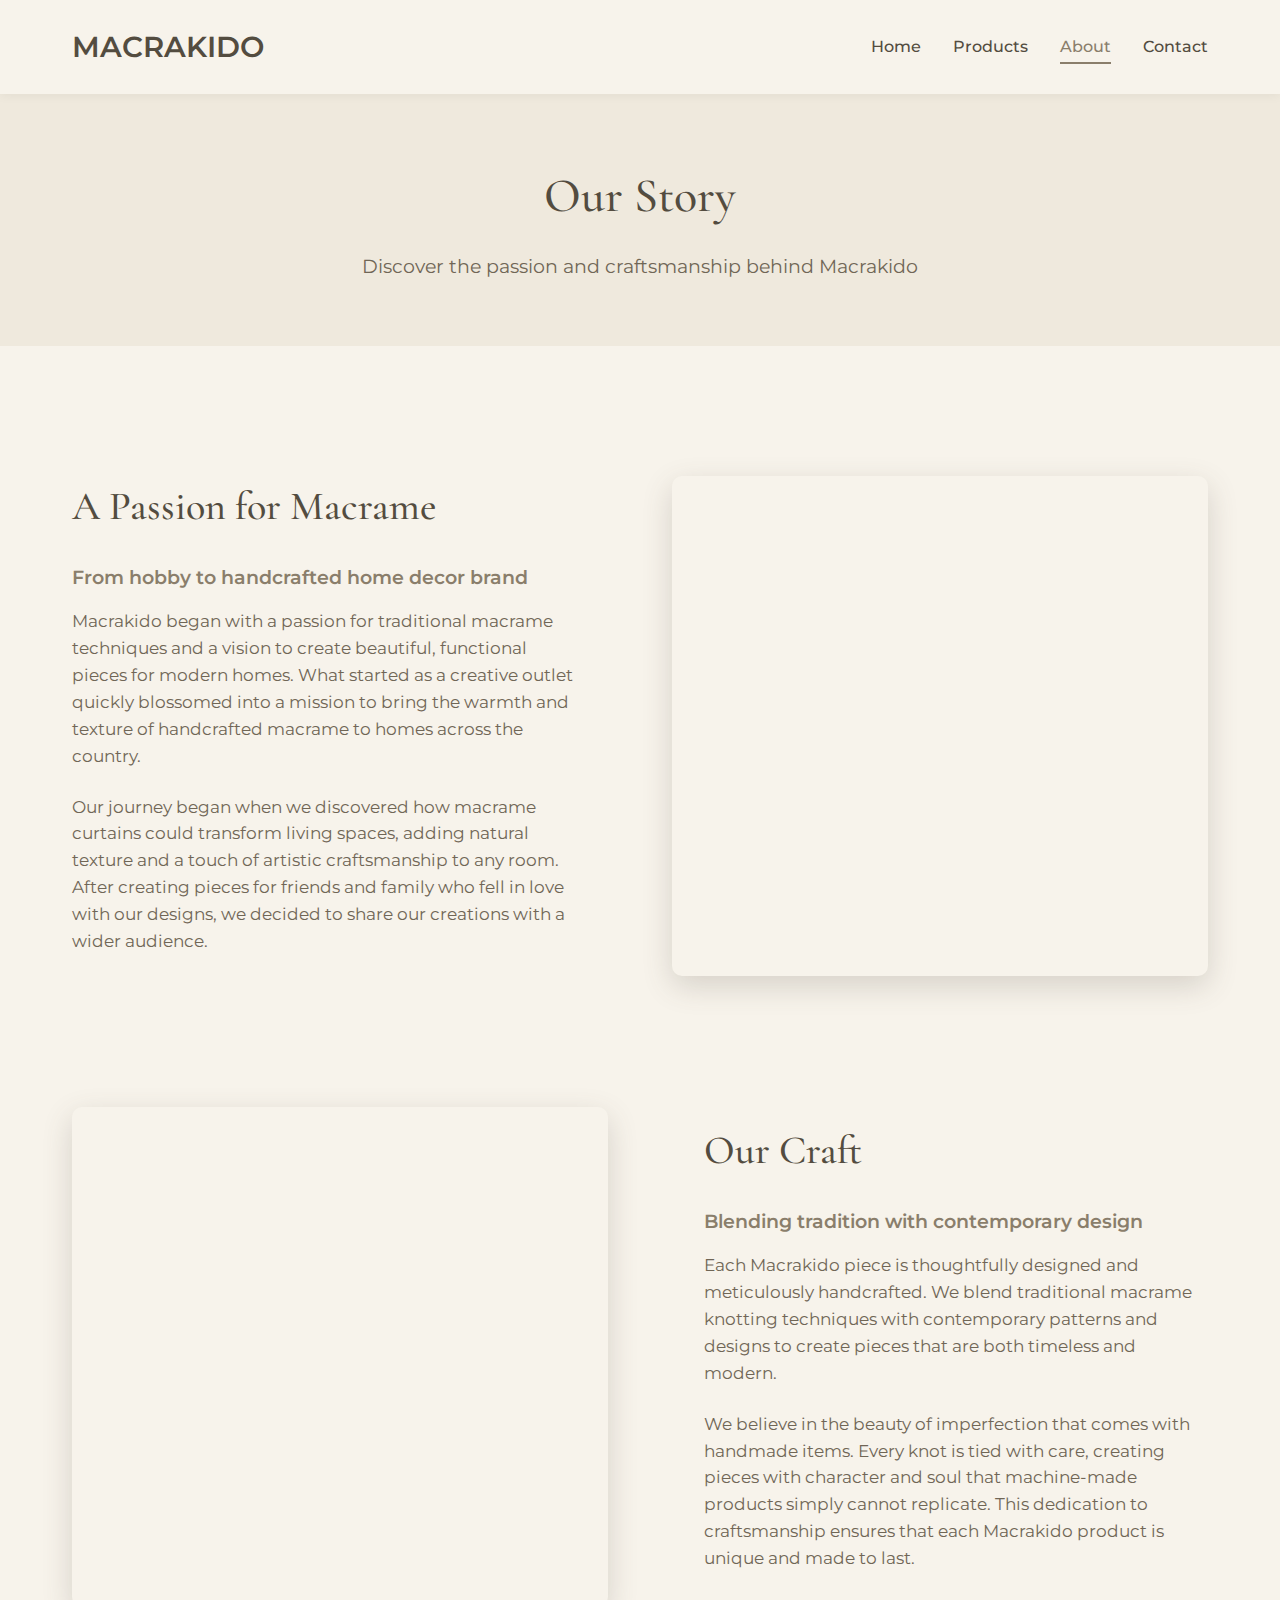
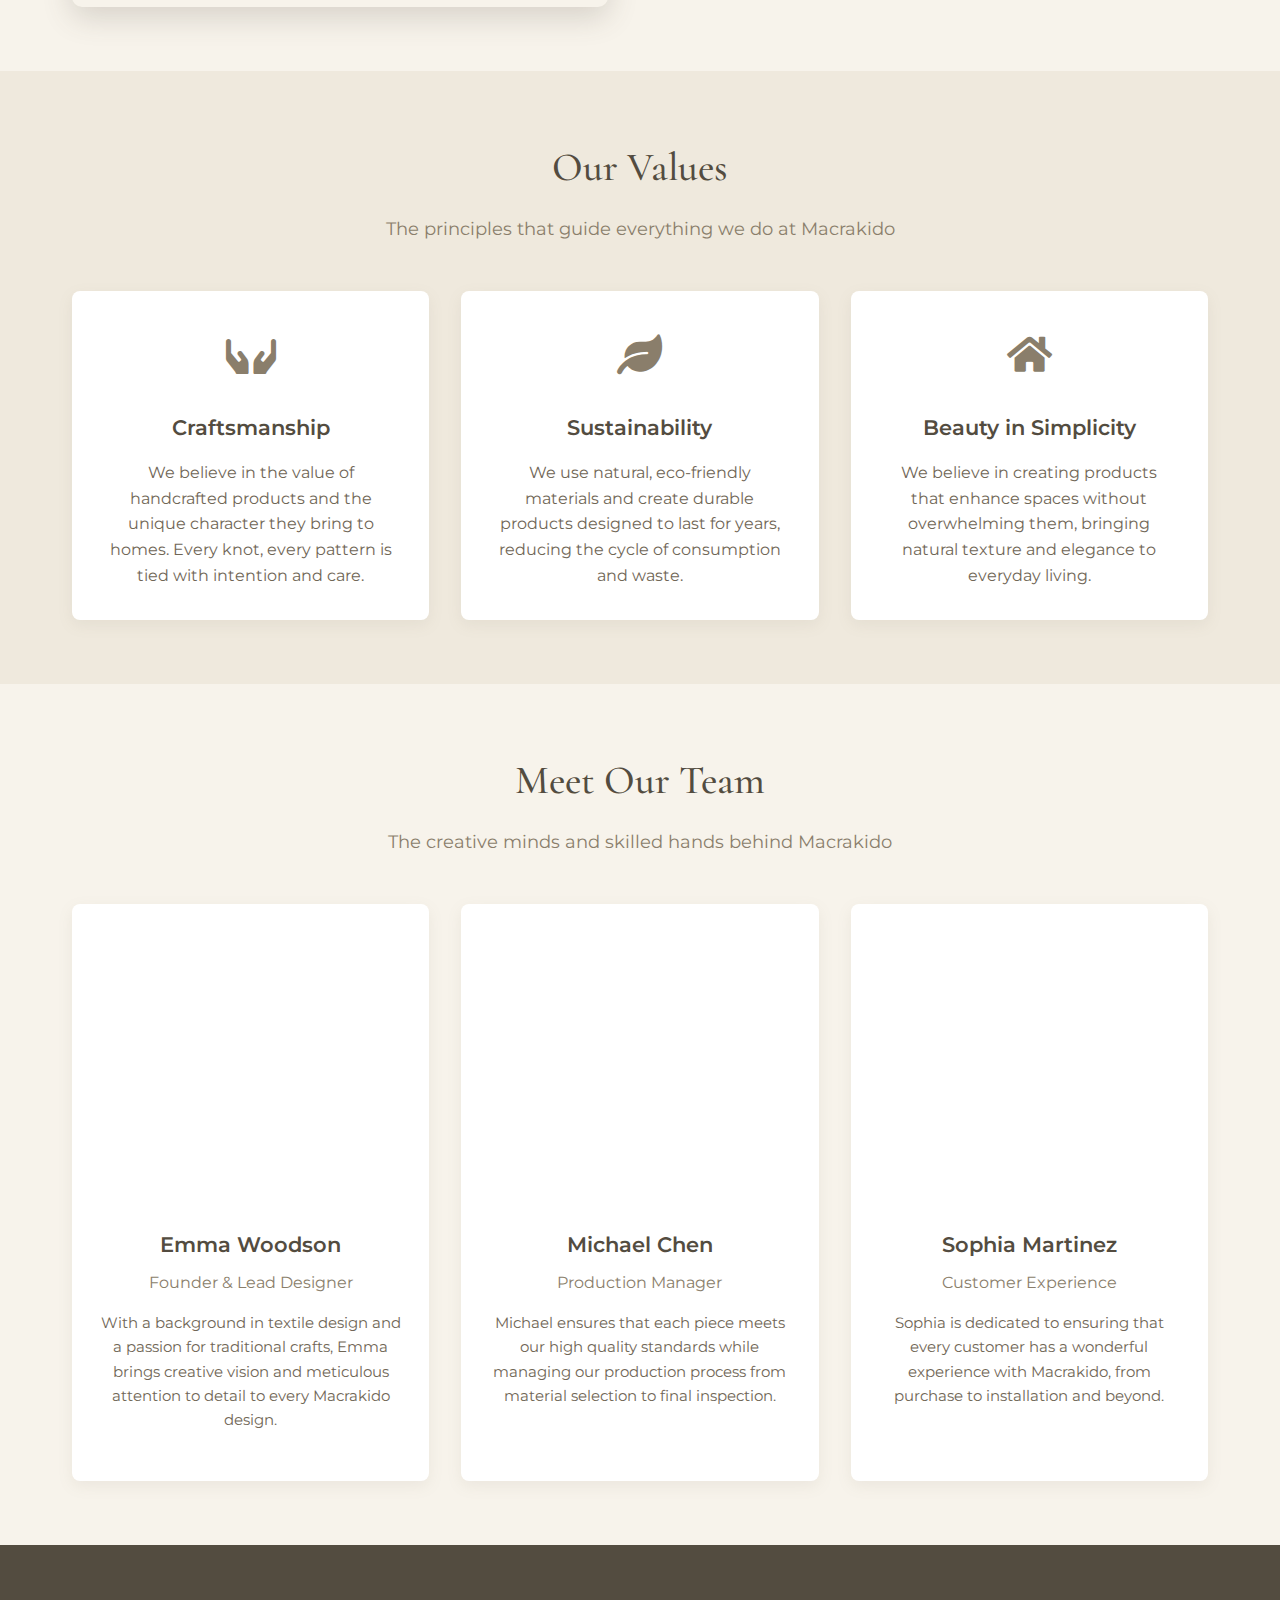
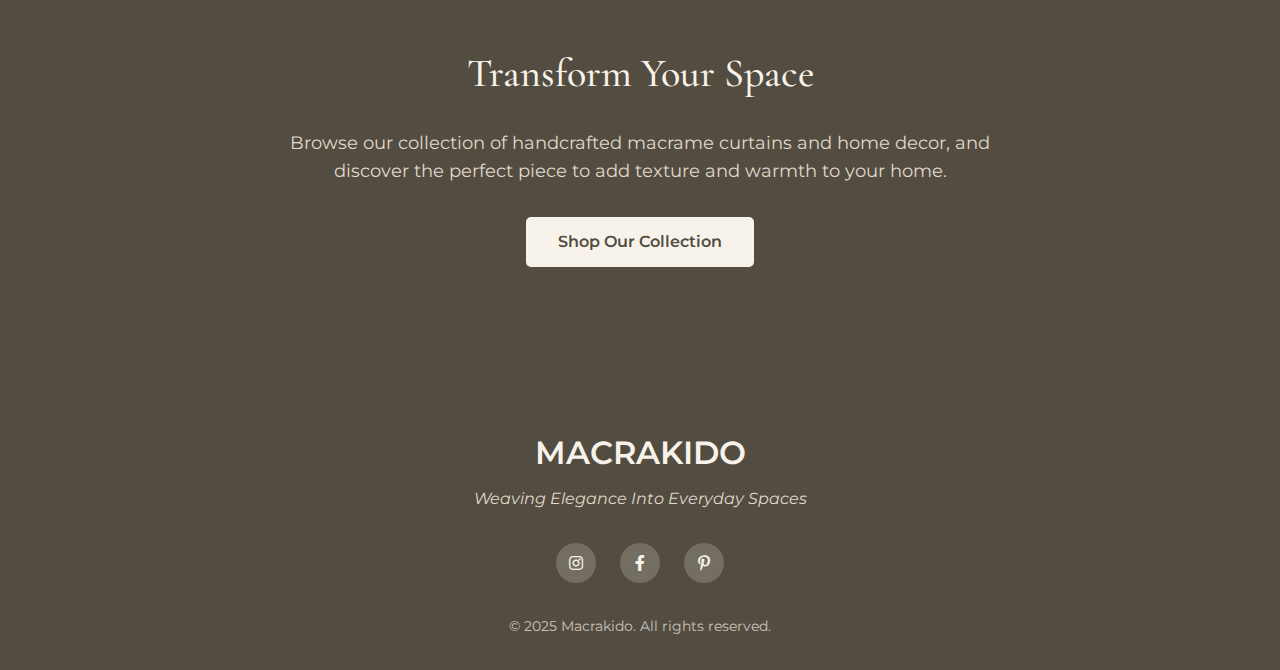
==== about.html @ f2715c60 "Create about.html" ====
<!DOCTYPE html>
<html lang="en">
<head>
    <meta charset="UTF-8">
    <meta name="viewport" content="width=device-width, initial-scale=1.0">
    <meta name="description" content="Learn about Macrakido - creators of premium handcrafted macrame curtains and home decor. Discover our story, mission, and commitment to quality.">
    <title>About Us | Macrakido</title>
    <link href="https://fonts.googleapis.com/css2?family=Montserrat:wght@300;400;500;600&family=Cormorant+Garamond:wght@400;500;600&display=swap" rel="stylesheet">
    <link rel="stylesheet" href="https://cdnjs.cloudflare.com/ajax/libs/font-awesome/5.15.3/css/all.min.css">
    <style>
        /* Reset and base styles */
        * {
            margin: 0;
            padding: 0;
            box-sizing: border-box;
        }
        
        body {
            font-family: 'Montserrat', sans-serif;
            background-color: #f7f3eb;
            color: #534c40;
            line-height: 1.6;
        }
        
        .container {
            max-width: 1200px;
            margin: 0 auto;
            padding: 0 2rem;
        }
        
        /* Header styles */
        .site-header {
            padding: 1.5rem 0;
            background-color: #f7f3eb;
            box-shadow: 0 2px 10px rgba(0, 0, 0, 0.05);
            position: relative;
            z-index: 100;
        }
        
        .site-header .container {
            display: flex;
            justify-content: space-between;
            align-items: center;
        }
        
        .logo {
            font-size: 1.8rem;
            font-weight: 600;
            color: #534c40;
            text-decoration: none;
        }
        
        .main-nav ul {
            display: flex;
            list-style: none;
            gap: 2rem;
        }
        
        .main-nav a {
            text-decoration: none;
            color: #534c40;
            font-weight: 500;
            padding: 0.5rem 0;
            position: relative;
            transition: color 0.3s;
        }
        
        .main-nav a:hover, .main-nav a.active {
            color: #8a7e6b;
        }
        
        .main-nav a::after {
            content: '';
            position: absolute;
            width: 0;
            height: 2px;
            background-color: #8a7e6b;
            left: 0;
            bottom: 0;
            transition: width 0.3s;
        }
        
        .main-nav a:hover::after, .main-nav a.active::after {
            width: 100%;
        }
        
        .mobile-menu-toggle {
            display: none;
            color: #534c40;
            font-size: 1.5rem;
            cursor: pointer;
        }
        
        /* Page banner */
        .page-banner {
            background-color: #efe9dd;
            padding: 4rem 0;
            text-align: center;
            margin-bottom: 4rem;
        }
        
        .page-banner h1 {
            font-size: 3rem;
            font-weight: 500;
            margin-bottom: 1rem;
            font-family: 'Cormorant Garamond', serif;
            color: #534c40;
        }
        
        .page-banner p {
            font-size: 1.2rem;
            max-width: 700px;
            margin: 0 auto;
            color: #706656;
        }
        
        /* About sections */
        .about-section {
            padding: 4rem 0;
        }
        
        .about-grid {
            display: grid;
            grid-template-columns: 1fr 1fr;
            gap: 4rem;
            align-items: center;
        }
        
        .about-reverse {
            direction: rtl;
        }
        
        .about-reverse > * {
            direction: ltr;
        }
        
        .about-image {
            border-radius: 10px;
            overflow: hidden;
            box-shadow: 0 10px 30px rgba(83, 76, 64, 0.2);
            height: 500px;
            background-size: cover;
            background-position: center;
        }
        
        .about-content {
            padding-right: 2rem;
        }
        
        .about-reverse .about-content {
            padding-right: 0;
            padding-left: 2rem;
        }
        
        .about-title {
            font-size: 2.5rem;
            font-weight: 500;
            margin-bottom: 1.5rem;
            font-family: 'Cormorant Garamond', serif;
            color: #534c40;
        }
        
        .about-subtitle {
            font-size: 1.2rem;
            font-weight: 600;
            margin-bottom: 1rem;
            color: #8a7e6b;
        }
        
        .about-text {
            margin-bottom: 1.5rem;
            color: #706656;
            font-size: 1.05rem;
        }
        
        /* Values section */
        .values-section {
            padding: 4rem 0;
            background-color: #efe9dd;
            text-align: center;
        }
        
        .section-title {
            font-size: 2.5rem;
            font-weight: 500;
            margin-bottom: 1rem;
            font-family: 'Cormorant Garamond', serif;
            color: #534c40;
        }
        
        .section-subtitle {
            font-size: 1.1rem;
            margin-bottom: 3rem;
            max-width: 700px;
            margin-left: auto;
            margin-right: auto;
            color: #8a7e6b;
        }
        
        .values-grid {
            display: grid;
            grid-template-columns: repeat(3, 1fr);
            gap: 2rem;
            margin-top: 3rem;
        }
        
        .value-item {
            background-color: white;
            padding: 2rem;
            border-radius: 8px;
            box-shadow: 0 5px 15px rgba(138, 126, 107, 0.1);
        }
        
        .value-icon {
            font-size: 2.5rem;
            color: #8a7e6b;
            margin-bottom: 1.5rem;
        }
        
        .value-title {
            font-size: 1.3rem;
            font-weight: 600;
            margin-bottom: 1rem;
            color: #534c40;
        }
        
        .value-description {
            color: #706656;
        }
        
        /* Team section */
        .team-section {
            padding: 4rem 0;
            text-align: center;
        }
        
        .team-grid {
            display: grid;
            grid-template-columns: repeat(auto-fit, minmax(250px, 1fr));
            gap: 2rem;
            margin-top: 3rem;
        }
        
        .team-member {
            background-color: white;
            border-radius: 8px;
            overflow: hidden;
            box-shadow: 0 5px 15px rgba(138, 126, 107, 0.1);
            transition: transform 0.3s;
        }
        
        .team-member:hover {
            transform: translateY(-10px);
        }
        
        .member-image {
            height: 300px;
            background-size: cover;
            background-position: center top;
        }
        
        .member-info {
            padding: 1.5rem;
        }
        
        .member-name {
            font-size: 1.3rem;
            font-weight: 600;
            margin-bottom: 0.5rem;
            color: #534c40;
        }
        
        .member-role {
            font-size: 1rem;
            color: #8a7e6b;
            margin-bottom: 1rem;
        }
        
        .member-bio {
            color: #706656;
            margin-bottom: 1.5rem;
            font-size: 0.95rem;
        }
        
        /* CTA section */
        .cta-section {
            padding: 6rem 0;
            background-color: #534c40;
            color: #f7f3eb;
            text-align: center;
        }
        
        .cta-title {
            font-size: 2.5rem;
            font-weight: 500;
            margin-bottom: 1.5rem;
            font-family: 'Cormorant Garamond', serif;
        }
        
        .cta-text {
            font-size: 1.1rem;
            max-width: 700px;
            margin: 0 auto 2rem;
            color: #e0d9cc;
        }
        
        .cta-button {
            display: inline-block;
            background-color: #f7f3eb;
            color: #534c40;
            text-decoration: none;
            padding: 0.75rem 2rem;
            border-radius: 5px;
            font-weight: 600;
            transition: background-color 0.3s, transform 0.3s;
        }
        
        .cta-button:hover {
            background-color: #ffffff;
            transform: translateY(-3px);
        }
        
        /* Footer */
        .site-footer {
            background-color: #534c40;
            color: #f7f3eb;
            padding: 4rem 0 2rem;
        }
        
        .footer-content {
            text-align: center;
        }
        
        .footer-logo {
            font-size: 2rem;
            font-weight: 600;
            margin-bottom: 0.5rem;
        }
        
        .footer-tagline {
            font-size: 1rem;
            font-style: italic;
            margin-bottom: 2rem;
            color: #e0d9cc;
        }
        
        .social-links {
            display: flex;
            justify-content: center;
            gap: 1.5rem;
            margin-bottom: 2rem;
        }
        
        .social-link {
            display: flex;
            align-items: center;
            justify-content: center;
            width: 40px;
            height: 40px;
            background-color: rgba(247, 243, 235, 0.2);
            color: #f7f3eb;
            border-radius: 50%;
            text-decoration: none;
            transition: background-color 0.3s, transform 0.3s;
        }
        
        .social-link:hover {
            background-color: rgba(247, 243, 235, 0.3);
            transform: translateY(-3px);
        }
        
        .copyright {
            font-size: 0.9rem;
            opacity: 0.7;
            margin-top: 1rem;
        }
        
        /* Responsive styles */
        @media (max-width: 991px) {
            .about-grid,
            .values-grid {
                grid-template-columns: 1fr;
                gap: 2rem;
            }
            
            .about-image {
                height: 400px;
            }
            
            .about-content,
            .about-reverse .about-content {
                padding-right: 0;
                padding-left: 0;
            }
            
            .page-banner h1 {
                font-size: 2.5rem;
            }
        }
        
        @media (max-width: 768px) {
            .site-header .container {
                flex-direction: column;
                align-items: flex-start;
            }
            
            .logo {
                margin-bottom: 1rem;
            }
            
            .main-nav {
                width: 100%;
                display: none;
            }
            
            .main-nav.active {
                display: block;
            }
            
            .main-nav ul {
                flex-direction: column;
                gap: 1rem;
            }
            
            .mobile-menu-toggle {
                display: block;
                position: absolute;
                right: 2rem;
                top: 1.5rem;
            }
            
            .team-grid {
                grid-template-columns: 1fr;
            }
        }
    </style>
</head>
<body>
    <header class="site-header">
        <div class="container">
            <a href="index.html" class="logo">MACRAKIDO</a>
            <nav class="main-nav">
                <ul>
                    <li><a href="index.html">Home</a></li>
                    <li><a href="products.html">Products</a></li>
                    <li><a href="about.html" class="active">About</a></li>
                    <li><a href="contact.html">Contact</a></li>
                </ul>
            </nav>
            <div class="mobile-menu-toggle">
                <i class="fas fa-bars"></i>
            </div>
        </div>
    </header>
    
    <div class="page-banner">
        <div class="container">
            <h1>Our Story</h1>
            <p>Discover the passion and craftsmanship behind Macrakido</p>
        </div>
    </div>
    
    <main>
        <section class="about-section">
            <div class="container">
                <div class="about-grid">
                    <div class="about-content">
                        <h2 class="about-title">A Passion for Macrame</h2>
                        <p class="about-subtitle">From hobby to handcrafted home decor brand</p>
                        <p class="about-text">
                            Macrakido began with a passion for traditional macrame techniques and a vision to create beautiful, functional pieces for modern homes. What started as a creative outlet quickly blossomed into a mission to bring the warmth and texture of handcrafted macrame to homes across the country.
                        </p>
                        <p class="about-text">
                            Our journey began when we discovered how macrame curtains could transform living spaces, adding natural texture and a touch of artistic craftsmanship to any room. After creating pieces for friends and family who fell in love with our designs, we decided to share our creations with a wider audience.
                        </p>
                    </div>
                    <div class="about-image" style="background-image: url('https://via.placeholder.com/600x800/e0d9cc/534c40?text=Our+Story');"></div>
                </div>
            </div>
        </section>
        
        <section class="about-section">
            <div class="container">
                <div class="about-grid about-reverse">
                    <div class="about-content">
                        <h2 class="about-title">Our Craft</h2>
                        <p class="about-subtitle">Blending tradition with contemporary design</p>
                        <p class="about-text">
                            Each Macrakido piece is thoughtfully designed and meticulously handcrafted. We blend traditional macrame knotting techniques with contemporary patterns and designs to create pieces that are both timeless and modern.
                        </p>
                        <p class="about-text">
                            We believe in the beauty of imperfection that comes with handmade items. Every knot is tied with care, creating pieces with character and soul that machine-made products simply cannot replicate. This dedication to craftsmanship ensures that each Macrakido product is unique and made to last.
                        </p>
                    </div>
                    <div class="about-image" style="background-image: url('https://via.placeholder.com/600x800/e0d9cc/534c40?text=Our+Craft');"></div>
                </div>
            </div>
        </section>
        
        <section class="values-section">
            <div class="container">
                <h2 class="section-title">Our Values</h2>
                <p class="section-subtitle">
                    The principles that guide everything we do at Macrakido
                </p>
                
                <div class="values-grid">
                    <div class="value-item">
                        <div class="value-icon">
                            <i class="fas fa-hands"></i>
                        </div>
                        <h3 class="value-title">Craftsmanship</h3>
                        <p class="value-description">
                            We believe in the value of handcrafted products and the 
                            unique character they bring to homes. Every knot, every 
                            pattern is tied with intention and care.
                        </p>
                    </div>
                    
                    <div class="value-item">
                        <div class="value-icon">
                            <i class="fas fa-leaf"></i>
                        </div>
                        <h3 class="value-title">Sustainability</h3>
                        <p class="value-description">
                            We use natural, eco-friendly materials and 
                            create durable products designed to last for years, 
                            reducing the cycle of consumption and waste.
                        </p>
                    </div>
                    
                    <div class="value-item">
                        <div class="value-icon">
                            <i class="fas fa-home"></i>
                        </div>
                        <h3 class="value-title">Beauty in Simplicity</h3>
                        <p class="value-description">
                            We believe in creating products that enhance spaces 
                            without overwhelming them, bringing natural texture 
                            and elegance to everyday living.
                        </p>
                    </div>
                </div>
            </div>
        </section>
        
        <section class="team-section">
            <div class="container">
                <h2 class="section-title">Meet Our Team</h2>
                <p class="section-subtitle">
                    The creative minds and skilled hands behind Macrakido
                </p>
                
                <div class="team-grid">
                    <div class="team-member">
                        <div class="member-image" style="background-image: url('https://via.placeholder.com/400x500/e0d9cc/534c40?text=Team+Member');"></div>
                        <div class="member-info">
                            <h3 class="member-name">Emma Woodson</h3>
                            <div class="member-role">Founder & Lead Designer</div>
                            <p class="member-bio">
                                With a background in textile design and a passion for traditional crafts, Emma brings creative vision and meticulous attention to detail to every Macrakido design.
                            </p>
                        </div>
                    </div>
                    
                    <div class="team-member">
                        <div class="member-image" style="background-image: url('https://via.placeholder.com/400x500/e0d9cc/534c40?text=Team+Member');"></div>
                        <div class="member-info">
                            <h3 class="member-name">Michael Chen</h3>
                            <div class="member-role">Production Manager</div>
                            <p class="member-bio">
                                Michael ensures that each piece meets our high quality standards while managing our production process from material selection to final inspection.
                            </p>
                        </div>
                    </div>
                    
                    <div class="team-member">
                        <div class="member-image" style="background-image: url('https://via.placeholder.com/400x500/e0d9cc/534c40?text=Team+Member');"></div>
                        <div class="member-info">
                            <h3 class="member-name">Sophia Martinez</h3>
                            <div class="member-role">Customer Experience</div>
                            <p class="member-bio">
                                Sophia is dedicated to ensuring that every customer has a wonderful experience with Macrakido, from purchase to installation and beyond.
                            </p>
                        </div>
                    </div>
                </div>
            </div>
        </section>
        
        <section class="cta-section">
            <div class="container">
                <h2 class="cta-title">Transform Your Space</h2>
                <p class="cta-text">
                    Browse our collection of handcrafted macrame curtains and home decor,
                    and discover the perfect piece to add texture and warmth to your home.
                </p>
                <a href="products.html" class="cta-button">Shop Our Collection</a>
            </div>
        </section>
    </main>
    
    <footer class="site-footer">
        <div class="container">
            <div class="footer-content">
                <div class="footer-logo">MACRAKIDO</div>
                <div class="footer-tagline">Weaving Elegance Into Everyday Spaces</div>
                <div class="social-links">
                    <a href="#" class="social-link"><i class="fab fa-instagram"></i></a>
                    <a href="#" class="social-link"><i class="fab fa-facebook-f"></i></a>
                    <a href="#" class="social-link"><i class="fab fa-pinterest-p"></i></a>
                </div>
                <div class="copyright">
                    &copy; 2025 Macrakido. All rights reserved.
                </div>
            </div>
        </div>
    </footer>
    
    <script>
        // Mobile menu toggle
        document.querySelector('.mobile-menu-toggle').addEventListener('click', function() {
            document.querySelector('.main-nav').classList.toggle('active');
        });
    </script>
</body>
</html>
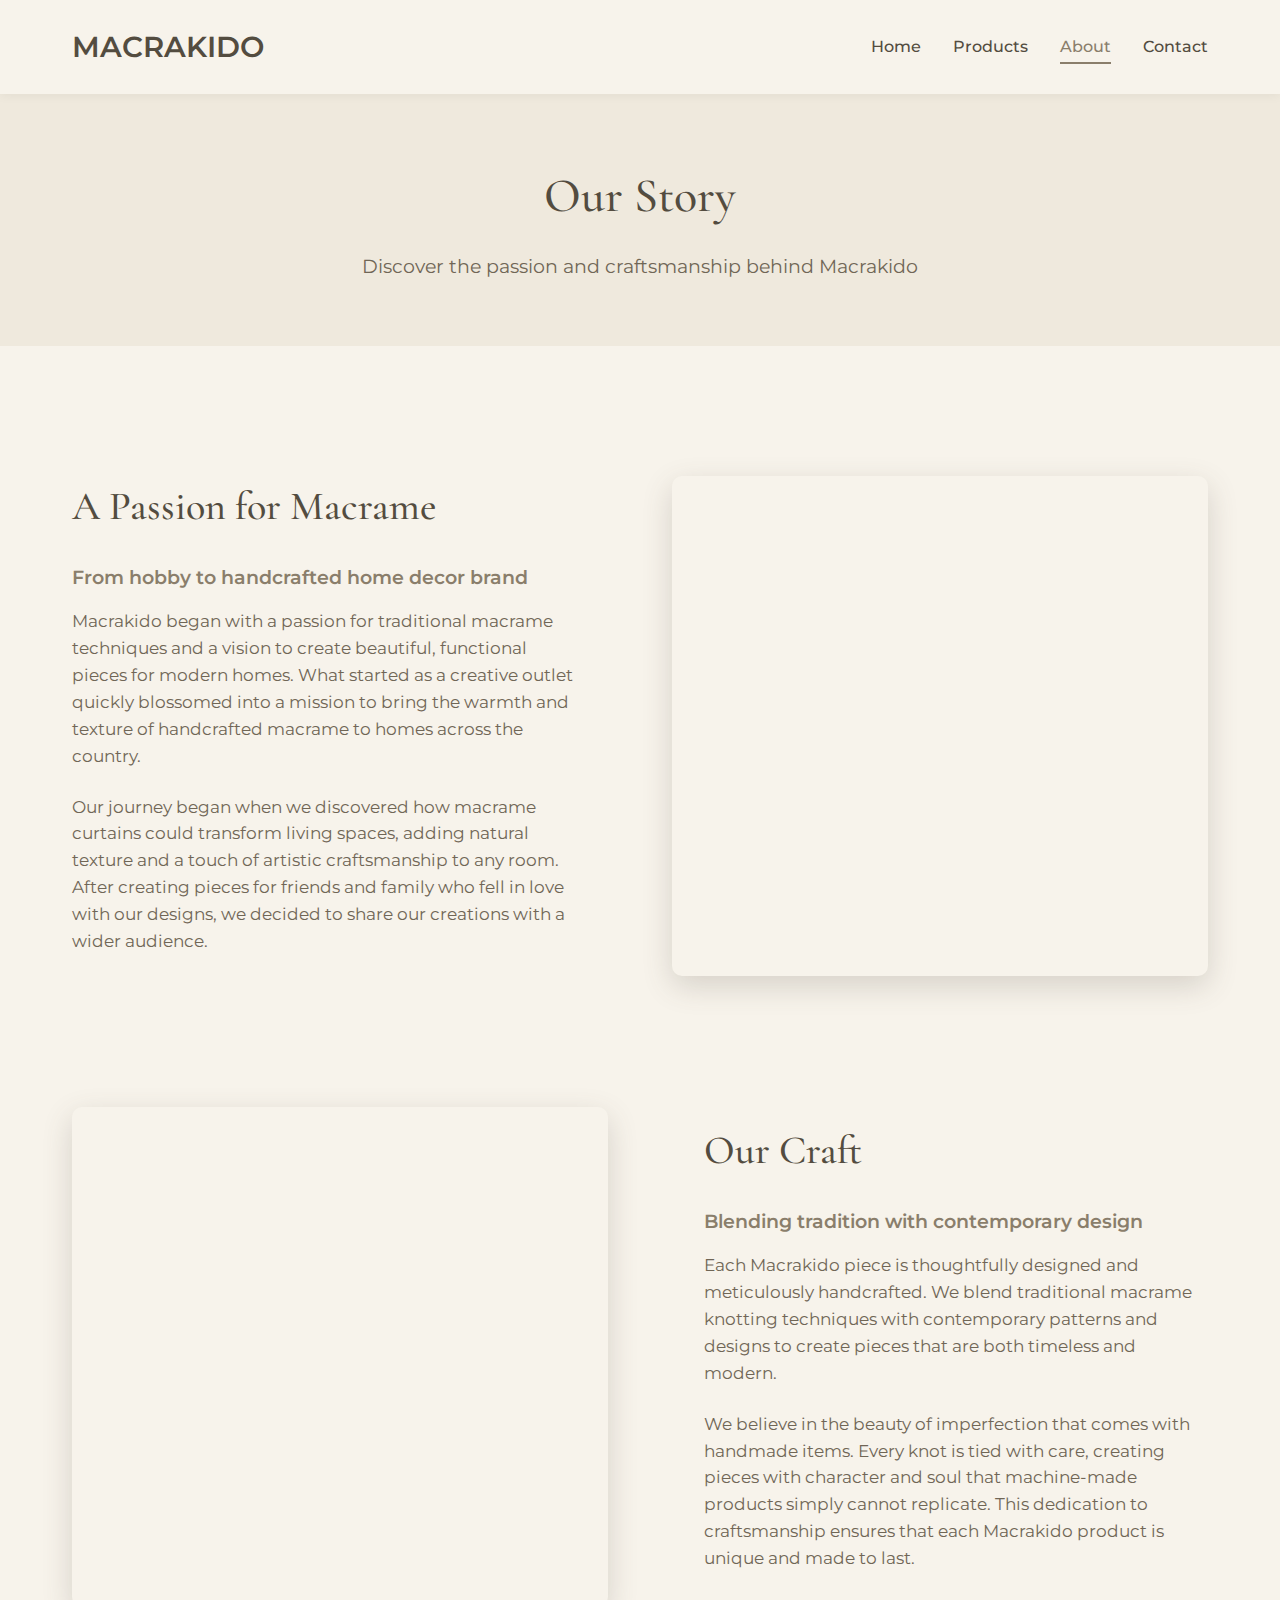
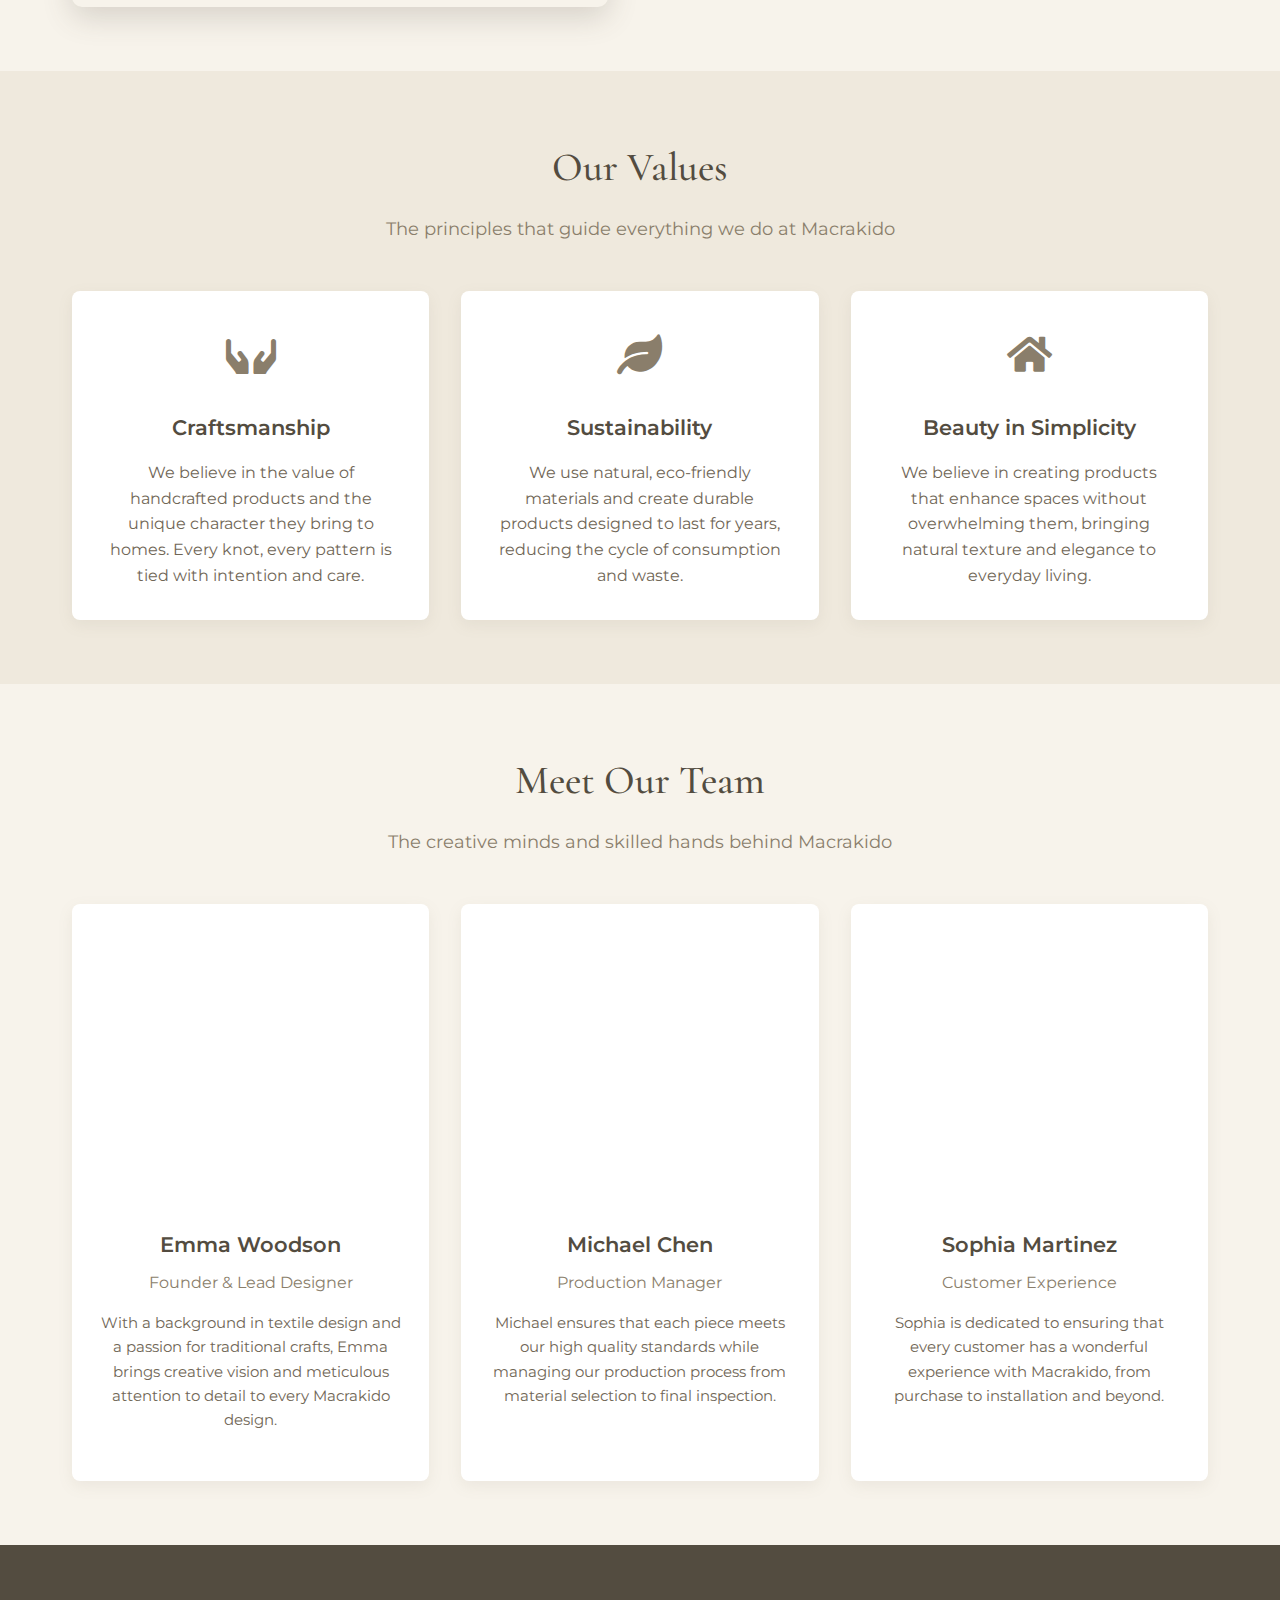
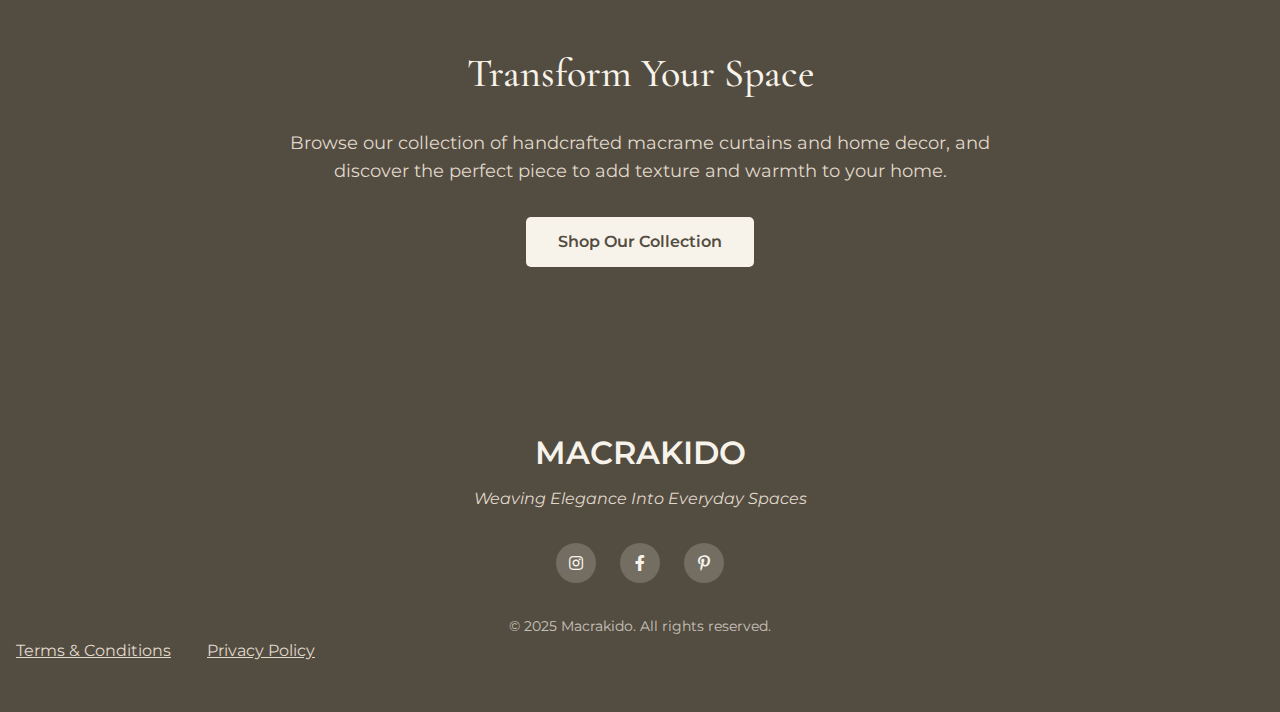
==== commit 53a04896: "Update about.html" ====
--- a/about.html
+++ b/about.html
@@ -615,6 +615,10 @@
                 </div>
             </div>
         </div>
+        <div class="footer-links" style="margin-bottom: 1rem;">
+            <a href="terms.html" style="color: #e0d9cc; margin: 0 1rem;">Terms & Conditions</a>
+            <a href="privacy-policy.html" style="color: #e0d9cc; margin: 0 1rem;">Privacy Policy</a>
+        </div>
     </footer>
     
     <script>
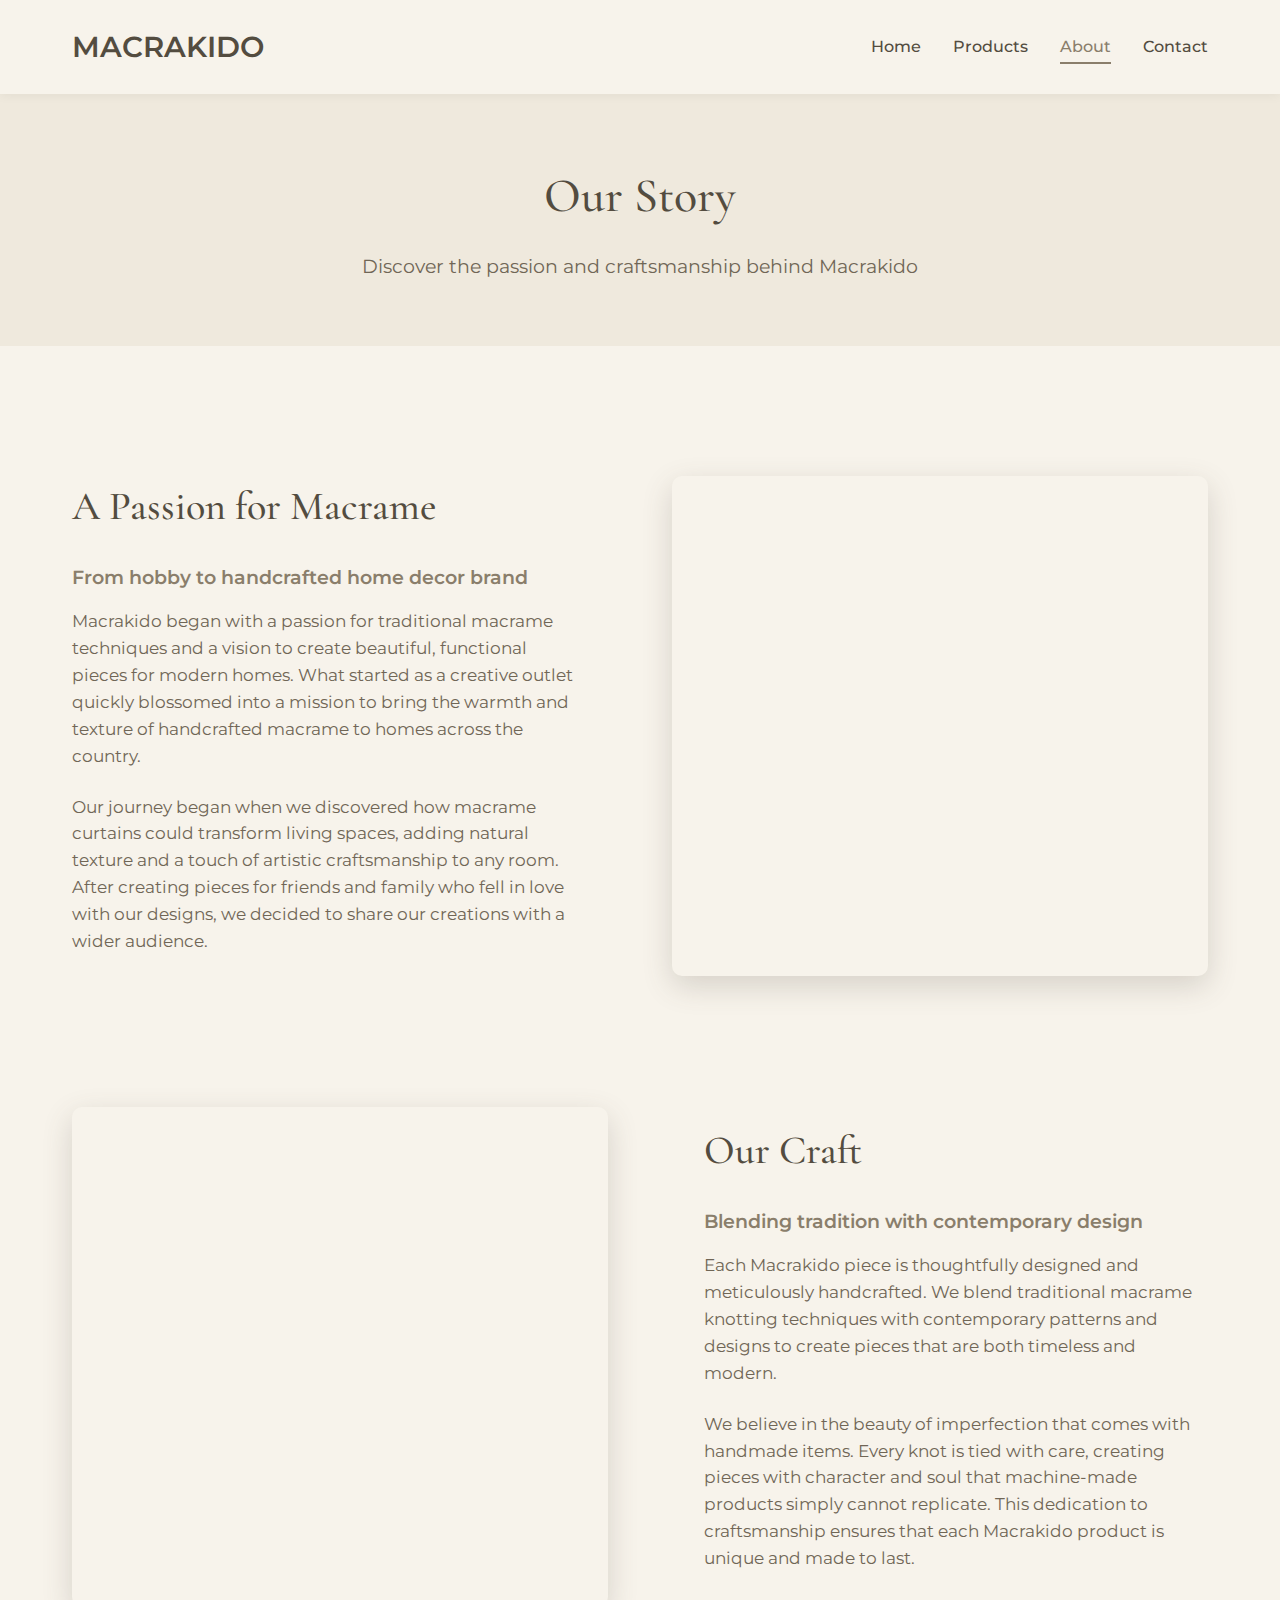
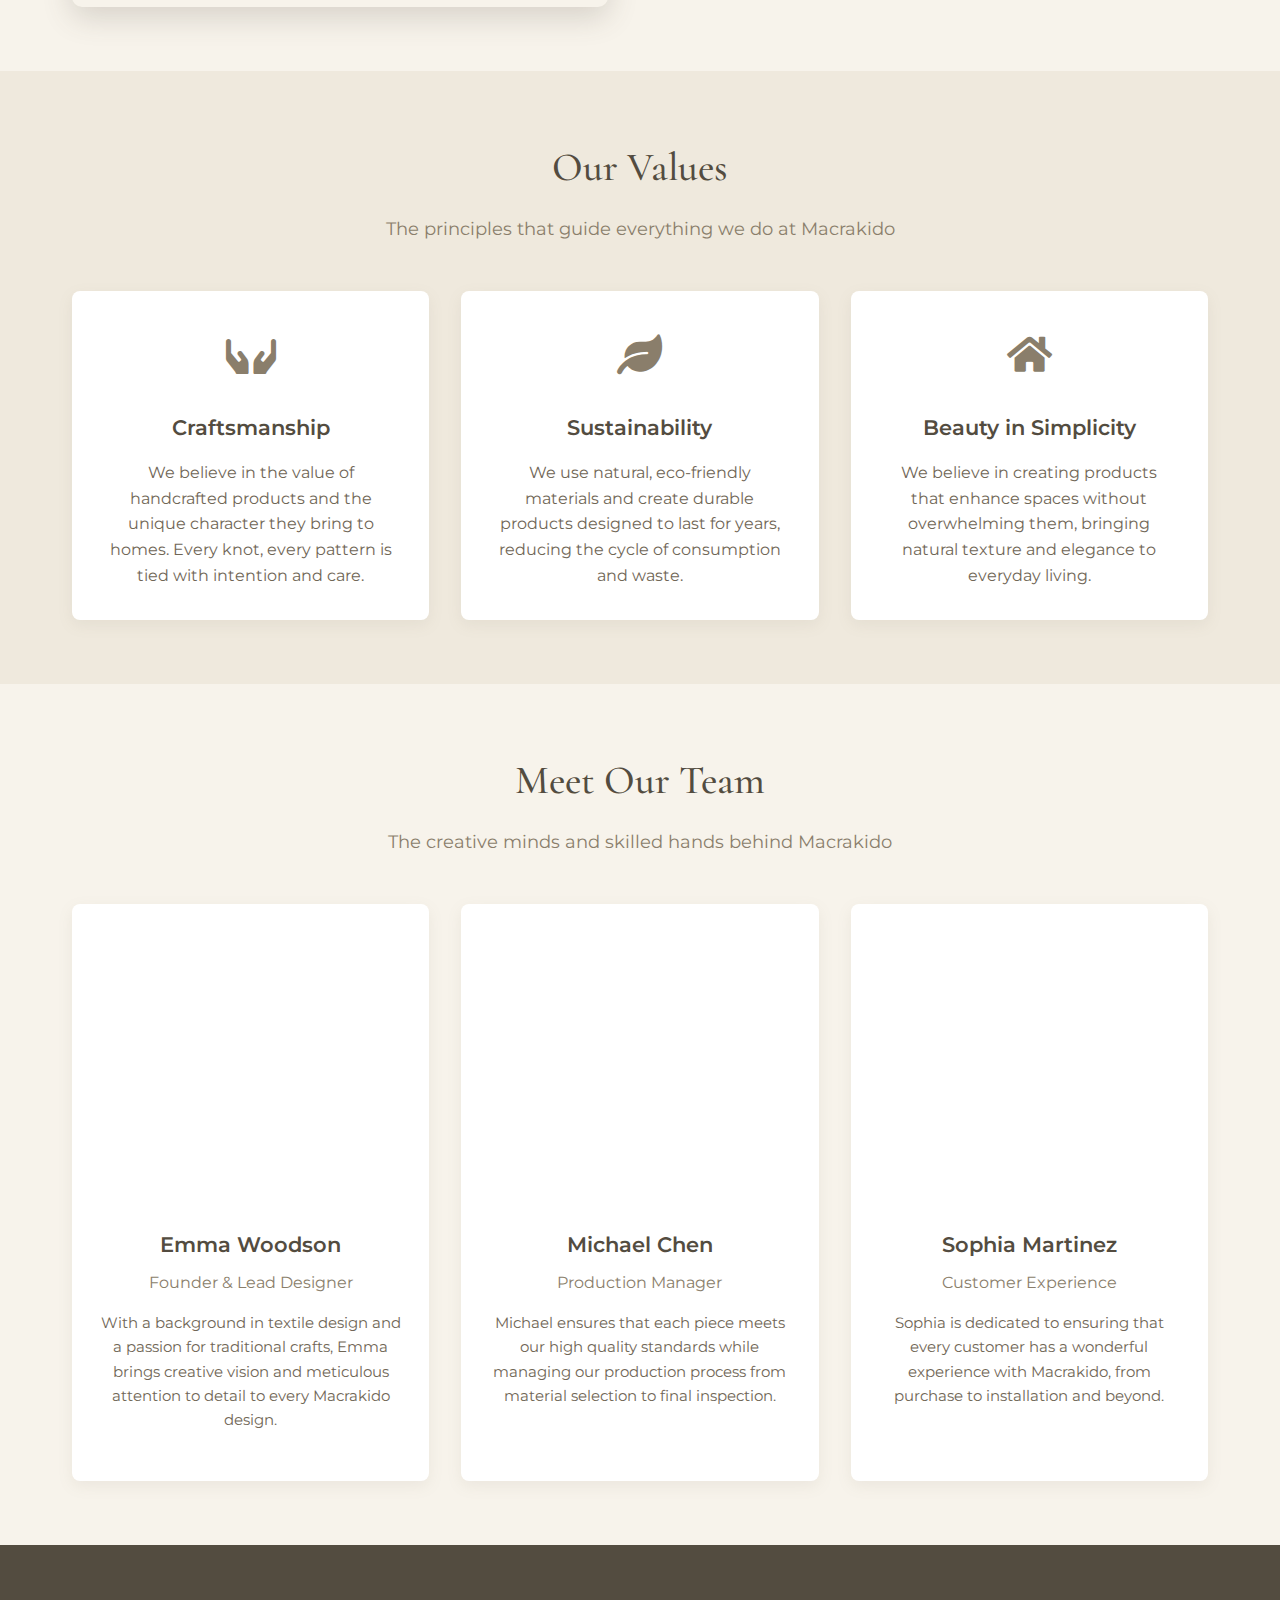
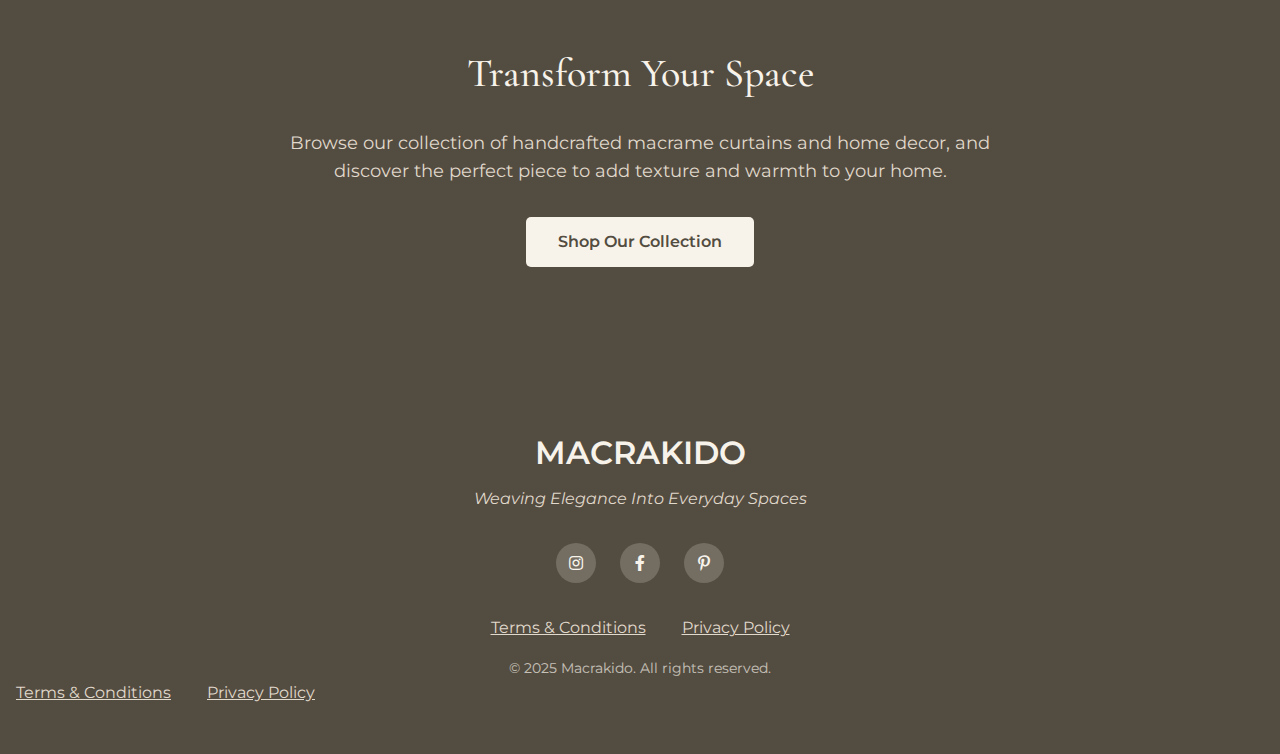
==== commit a9879afd: "Update about.html" ====
--- a/about.html
+++ b/about.html
@@ -543,8 +543,8 @@
                 </div>
             </div>
         </section>
-        
-        <section class="team-section">
+    
+       <section class="team-section">
             <div class="container">
                 <h2 class="section-title">Meet Our Team</h2>
                 <p class="section-subtitle">
@@ -602,13 +602,17 @@
     
     <footer class="site-footer">
         <div class="container">
-            <div class="footer-content">
+           <div class="footer-content">
                 <div class="footer-logo">MACRAKIDO</div>
                 <div class="footer-tagline">Weaving Elegance Into Everyday Spaces</div>
                 <div class="social-links">
                     <a href="#" class="social-link"><i class="fab fa-instagram"></i></a>
                     <a href="#" class="social-link"><i class="fab fa-facebook-f"></i></a>
                     <a href="#" class="social-link"><i class="fab fa-pinterest-p"></i></a>
+                </div>
+                <div class="footer-links" style="margin-bottom: 1rem;">
+                    <a href="terms.html" style="color: #e0d9cc; margin: 0 1rem;">Terms & Conditions</a>
+                    <a href="privacy-policy.html" style="color: #e0d9cc; margin: 0 1rem;">Privacy Policy</a>
                 </div>
                 <div class="copyright">
                     &copy; 2025 Macrakido. All rights reserved.
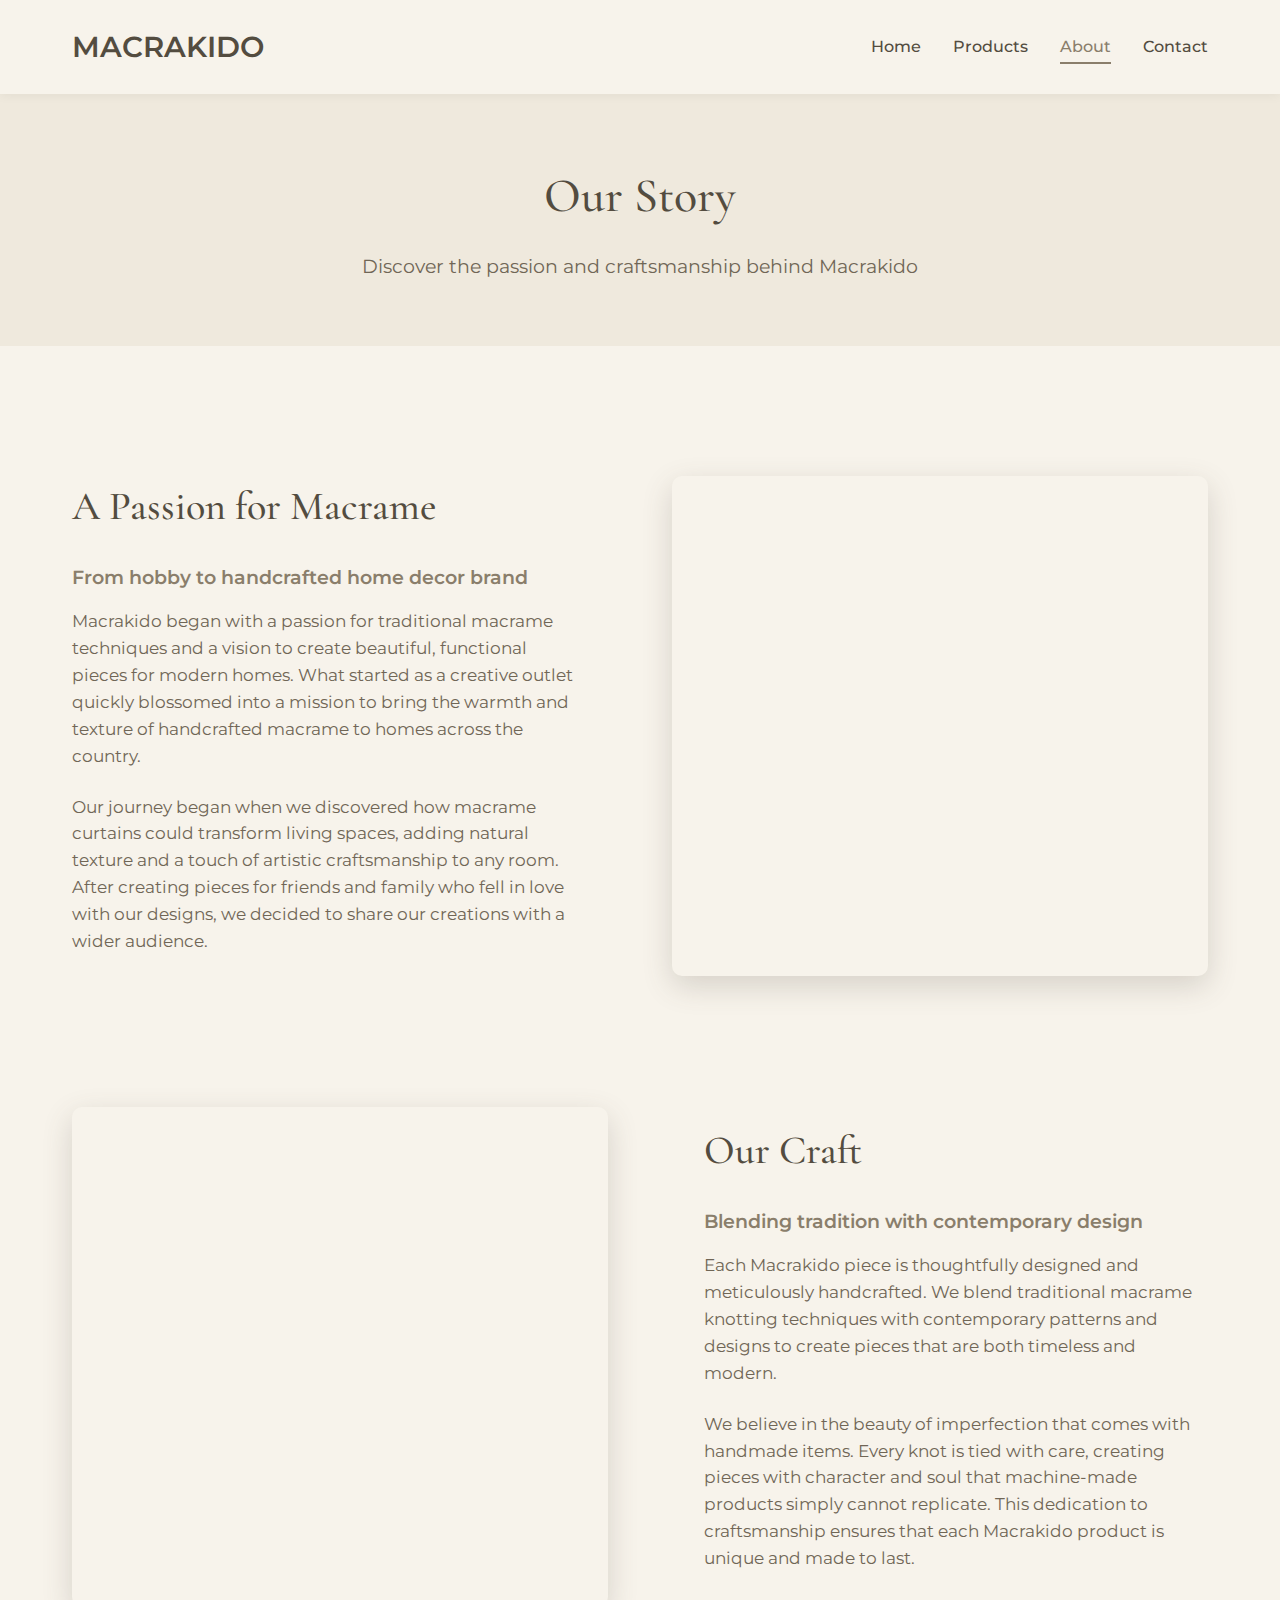
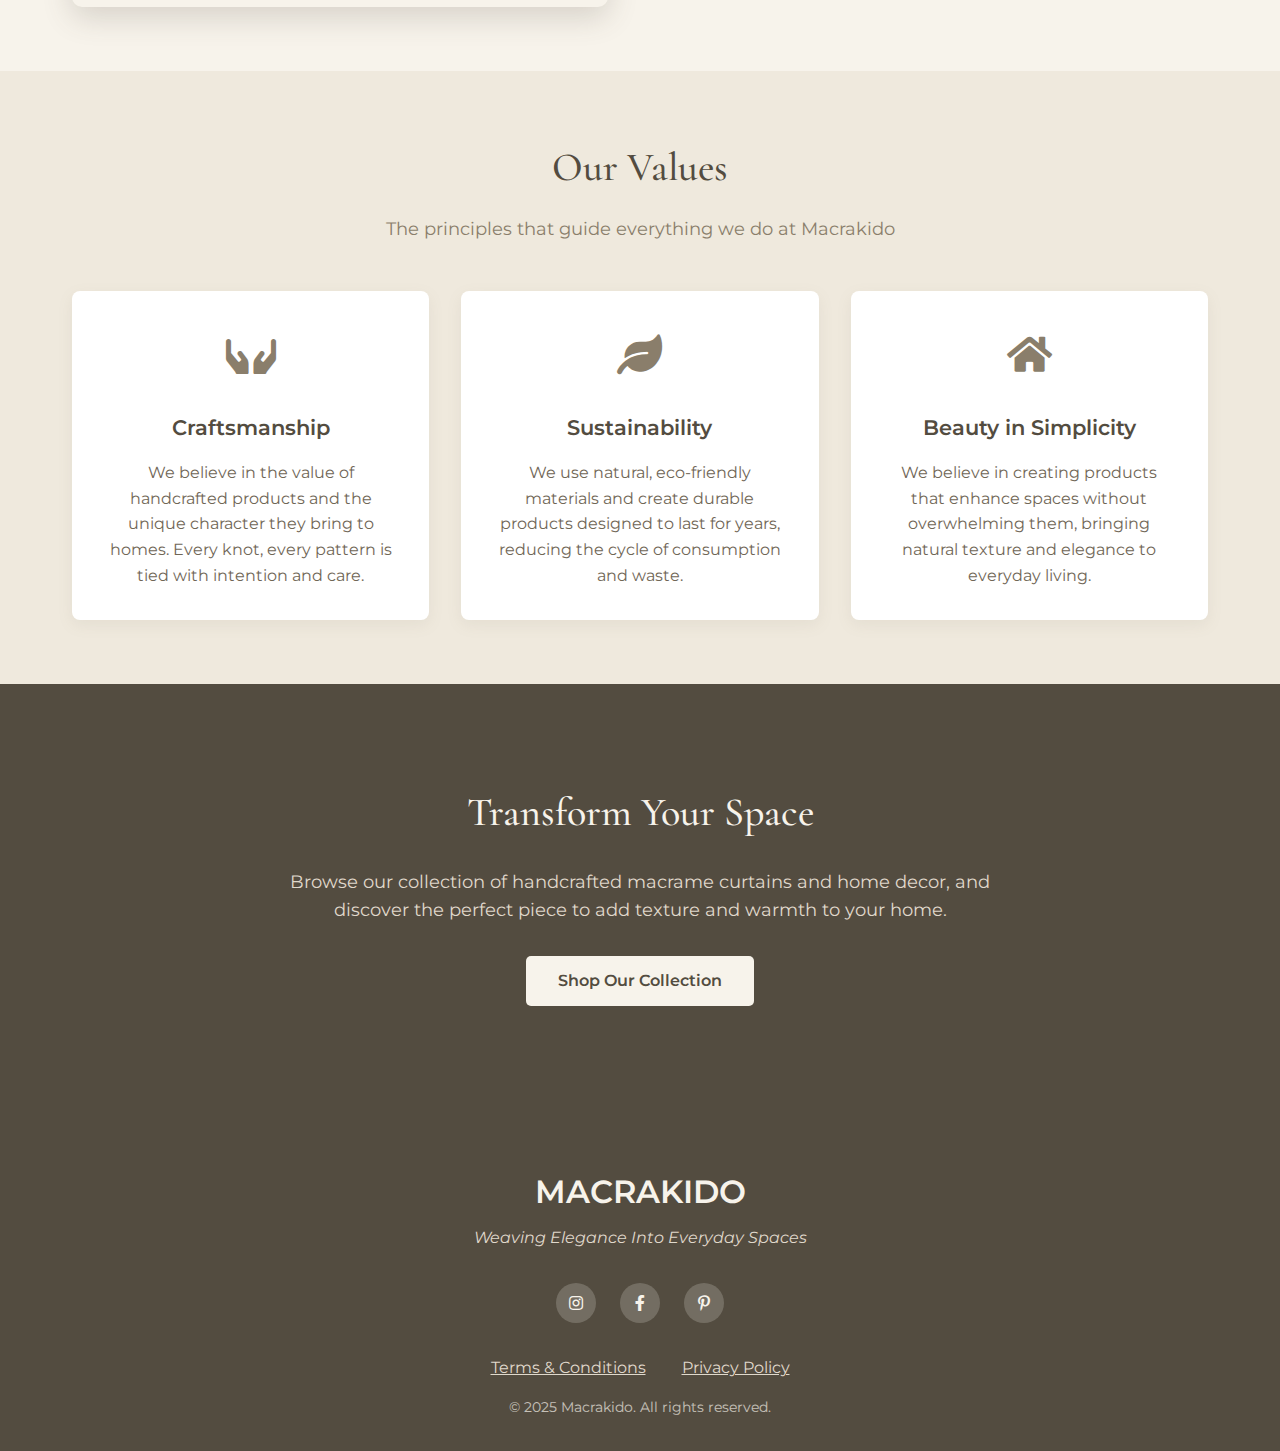
==== commit f4f418a8: "Update about.html" ====
--- a/about.html
+++ b/about.html
@@ -543,7 +543,7 @@
                 </div>
             </div>
         </section>
-    
+    <!--
        <section class="team-section">
             <div class="container">
                 <h2 class="section-title">Meet Our Team</h2>
@@ -586,7 +586,7 @@
                     </div>
                 </div>
             </div>
-        </section>
+        </section> -->
         
         <section class="cta-section">
             <div class="container">
@@ -619,10 +619,6 @@
                 </div>
             </div>
         </div>
-        <div class="footer-links" style="margin-bottom: 1rem;">
-            <a href="terms.html" style="color: #e0d9cc; margin: 0 1rem;">Terms & Conditions</a>
-            <a href="privacy-policy.html" style="color: #e0d9cc; margin: 0 1rem;">Privacy Policy</a>
-        </div>
     </footer>
     
     <script>
